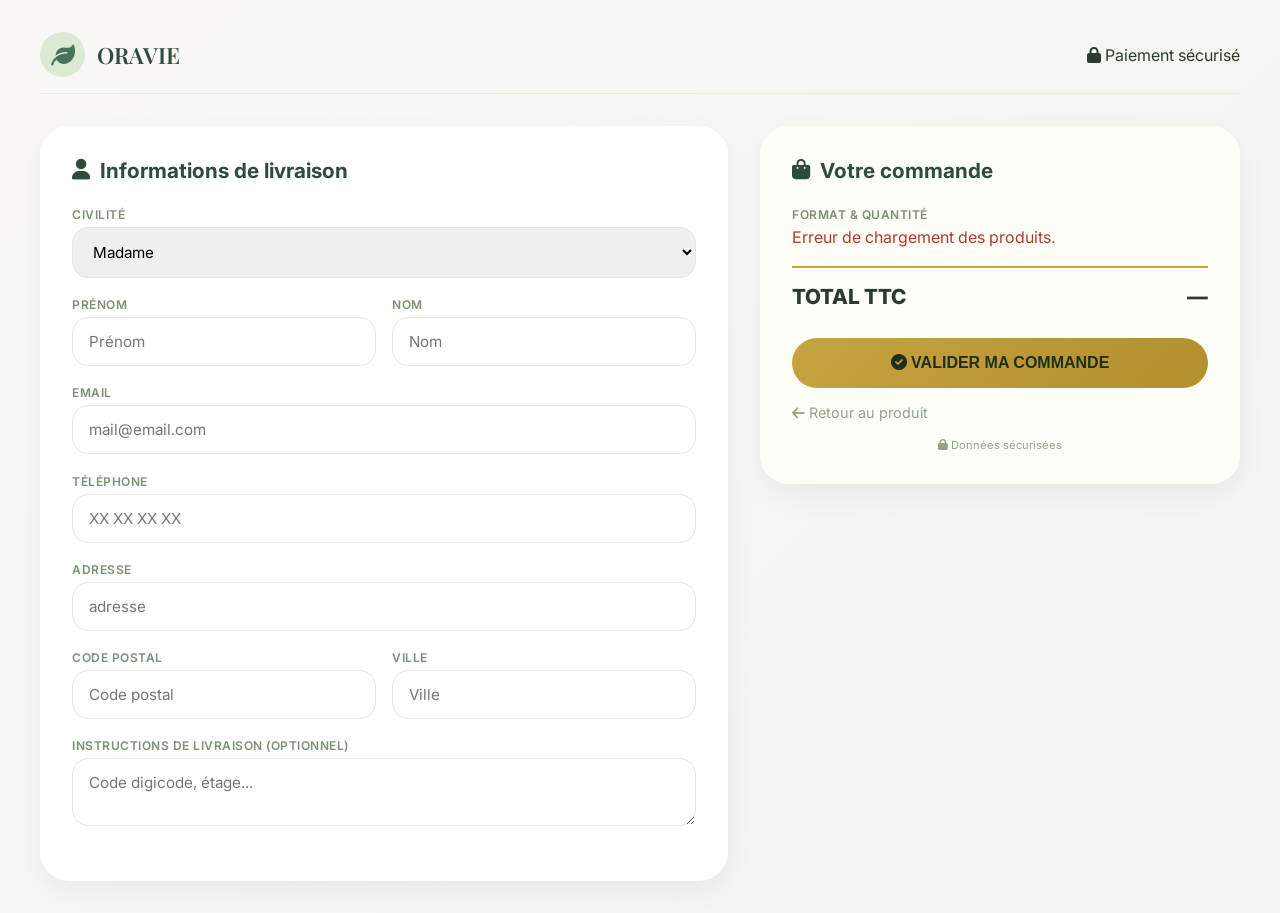
==== commande.html @ d743920e "chore: ajouter tous les fichiers du projet" ====
<!DOCTYPE html>
<html lang="fr">
<head>
  <meta charset="UTF-8">
  <meta name="viewport" content="width=device-width, initial-scale=1.0">
  <title>ORAVIE | Finaliser ma commande</title>
  <link rel="preconnect" href="https://fonts.googleapis.com">
  <link rel="preconnect" href="https://fonts.gstatic.com" crossorigin>
  <link href="https://fonts.googleapis.com/css2?family=Inter:opsz,wght@14..32,300;400;500;600;700;800&family=Playfair+Display:wght@400;500;600;700&display=swap" rel="stylesheet">
  <link rel="stylesheet" href="https://cdnjs.cloudflare.com/ajax/libs/font-awesome/6.0.0-beta3/css/all.min.css">
  <style>
    * {
      margin: 0;
      padding: 0;
      box-sizing: border-box;
    }

    body {
      background: linear-gradient(135deg, #F9F8F6 0%, #F2F4EF 100%);
      font-family: 'Inter', sans-serif;
      color: #2C3A2F;
      min-height: 100vh;
      padding: 2rem 1.5rem;
    }

    @keyframes fadeInUp {
      from { opacity: 0; transform: translateY(30px); }
      to { opacity: 1; transform: translateY(0); }
    }

    .container {
      max-width: 1200px;
      margin: 0 auto;
    }

    /* Header */
    .header {
      display: flex;
      justify-content: space-between;
      align-items: center;
      flex-wrap: wrap;
      margin-bottom: 2rem;
      padding-bottom: 1rem;
      border-bottom: 1px solid #E9EDE4;
    }

    .logo {
      display: flex;
      align-items: center;
      gap: 12px;
      text-decoration: none;
      color: inherit;
    }

    .logo-icon {
      background: #DCE9D4;
      width: 45px;
      height: 45px;
      border-radius: 60%;
      display: flex;
      align-items: center;
      justify-content: center;
      font-size: 1.5rem;
      color: #4A735C;
    }

    .logo-text {
      font-family: 'Playfair Display', serif;
      font-size: 1.4rem;
      font-weight: 600;
      color: #2F4B3C;
    }

    /* Layout 2 colonnes */
    .checkout-grid {
      display: flex;
      flex-wrap: wrap;
      gap: 2rem;
      animation: fadeInUp 0.6s ease-out;
    }

    .form-section {
      flex: 1.2;
      min-width: 280px;
      background: white;
      border-radius: 1.8rem;
      padding: 2rem;
      box-shadow: 0 10px 30px rgba(0,0,0,0.05);
    }

    .summary-section {
      flex: 0.8;
      min-width: 280px;
      background: #FEFEF9;
      border-radius: 1.8rem;
      padding: 2rem;
      box-shadow: 0 10px 30px rgba(0,0,0,0.05);
      height: fit-content;
      position: sticky;
      top: 2rem;
    }

    h2 {
      font-size: 1.3rem;
      margin-bottom: 1.5rem;
      display: flex;
      align-items: center;
      gap: 10px;
      color: #2F4B3C;
    }

    .form-group {
      margin-bottom: 1.2rem;
    }

    label {
      font-size: 0.75rem;
      font-weight: 600;
      text-transform: uppercase;
      letter-spacing: 0.5px;
      color: #7D8F76;
      display: block;
      margin-bottom: 5px;
    }

    input:not(.qty-val), select, textarea {
      width: 100%;
      padding: 14px 16px;
      border-radius: 1rem;
      border: 1.5px solid #E2E9DA;
      font-family: 'Inter', sans-serif;
      font-size: 0.95rem;
      transition: 0.2s;
    }

    input:not(.qty-val):focus, select:focus {
      outline: none;
      border-color: #C6A43F;
      box-shadow: 0 0 0 3px rgba(198,164,63,0.1);
    }

    .row-2 {
      display: flex;
      gap: 1rem;
    }
    .row-2 > div { flex: 1; }

    /* Résumé commande */
    .product-row {
      display: flex;
      gap: 1rem;
      margin-bottom: 1rem;
      padding-bottom: 1rem;
      border-bottom: 1px solid #ECF0E5;
    }

    .product-thumb {
      width: 60px;
      height: 60px;
      background: #EFF3EA;
      border-radius: 1rem;
      display: flex;
      align-items: center;
      justify-content: center;
    }

    .product-details {
      flex: 1;
    }

    .product-title {
      font-weight: 700;
    }

    .price-row {
      display: flex;
      justify-content: space-between;
      margin: 0.8rem 0;
    }

    .total {
      font-size: 1.3rem;
      font-weight: 800;
      border-top: 2px solid #C6A43F;
      padding-top: 1rem;
      margin-top: 0.5rem;
    }

    .btn-valider {
      width: 100%;
      background: linear-gradient(135deg, #C6A43F, #B38F2E);
      border: none;
      border-radius: 2rem;
      padding: 16px;
      font-weight: 800;
      font-size: 1rem;
      color: #1F2F1F;
      cursor: pointer;
      margin-top: 1rem;
      transition: all 0.3s;
    }

    .btn-valider:hover {
      transform: scale(1.01);
      background: #D4B04A;
    }

    .back-link {
      display: inline-block;
      margin-top: 1rem;
      color: #92A389;
      text-decoration: none;
      font-size: 0.9rem;
    }

    /* Sélection produit */
    .product-options { display: flex; flex-direction: column; gap: 0.8rem; margin-bottom: 1.2rem; }

    .product-option {
      display: flex;
      align-items: center;
      gap: 12px;
      padding: 14px 16px;
      border: 2px solid #E2E9DA;
      border-radius: 1rem;
      cursor: pointer;
      transition: 0.2s;
      position: relative;
    }
    .product-option:hover:not(.epuise) { border-color: #C6A43F; }
    .product-option.selected { border-color: #C6A43F; background: #FFFBF0; }
    .product-option.epuise { opacity: 0.45; cursor: not-allowed; background: #F5F5F5; }

    .product-option input[type=checkbox] { accent-color: #C6A43F; width: 18px; height: 18px; flex-shrink: 0; }

    .option-label { flex: 1; font-weight: 600; font-size: 0.95rem; }
    .option-desc  { font-size: 0.78rem; color: #92A389; font-weight: 400; }
    .option-prix  { font-weight: 800; color: #2F4B3C; white-space: nowrap; }

    /* Quantité par produit dans l'option */
    .option-qty { display: none; align-items: center; gap: 0; border: 1.5px solid #E2E9DA; border-radius: 0.8rem; overflow: hidden; margin-top: 8px; flex-shrink: 0; }
    .product-option.selected .option-qty { display: flex; }
    .oqty-btn { background: #F4F7F1; border: none; width: 30px; height: 30px; font-size: 1rem; cursor: pointer; color: #4A735C; font-weight: 700; }
    .oqty-btn:hover { background: #E2EDD9; }
    .oqty-val { width: 36px; text-align: center; font-weight: 700; font-size: 0.9rem; color: #3A8A4A; border: none; outline: none; background: transparent; padding: 0; }
    .oqty-val::-webkit-inner-spin-button, .oqty-val::-webkit-outer-spin-button { -webkit-appearance: none; }
    .oqty-val[type=number] { -moz-appearance: textfield; }

    .badge-epuise {
      position: absolute;
      right: 14px;
      top: 50%;
      transform: translateY(-50%);
      background: #E8E8E8;
      color: #999;
      font-size: 0.7rem;
      font-weight: 700;
      padding: 3px 8px;
      border-radius: 1rem;
      letter-spacing: 0.5px;
    }

    /* Quantité */
    .qty-row { display: flex; align-items: center; gap: 12px; margin-bottom: 1.2rem; }
    .qty-label { font-size: 0.75rem; font-weight: 600; text-transform: uppercase; letter-spacing: 0.5px; color: #7D8F76; white-space: nowrap; }
    .qty-ctrl { display: flex; align-items: center; gap: 0; border: 1.5px solid #E2E9DA; border-radius: 1rem; overflow: hidden; }
    .qty-btn { background: #F4F7F1; border: none; width: 38px; height: 38px; font-size: 1.1rem; cursor: pointer; color: #4A735C; font-weight: 700; transition: background 0.15s; }
    .qty-btn:hover { background: #E2EDD9; }
    .qty-val { width: 42px; text-align: center; font-weight: 700; font-size: 1rem; color: #3A8A4A; border: none; outline: none; background: transparent; padding: 0; }
    .qty-val::-webkit-inner-spin-button, .qty-val::-webkit-outer-spin-button { -webkit-appearance: none; margin: 0; }
    .qty-val[type=number] { -moz-appearance: textfield; }

    @media (max-width: 768px) {
      .summary-section { position: static; }
      .row-2 { flex-direction: column; }
      .product-option { flex-wrap: wrap; }
      .option-qty { width: 100%; }
    }
  </style>
</head>
<body>
<div class="container">
  <div class="header">
    <a href="index.html" class="logo">
      <div class="logo-icon"><i class="fas fa-leaf"></i></div>
      <div class="logo-text">ORAVIE</div>
    </a>
    <div><i class="fas fa-lock"></i> Paiement sécurisé</div>
  </div>

  <div class="checkout-grid">
    <!-- Formulaire coordonnées -->
    <div class="form-section">
      <h2><i class="fas fa-user"></i> Informations de livraison</h2>
      <form id="orderForm">
        <div class="form-group">
          <label>Civilité</label>
          <select name="civilite">
            <option>Madame</option>
            <option>Monsieur</option>
          </select>
        </div>
        <div class="row-2">
          <div class="form-group"><label>Prénom</label><input type="text" name="prenom" placeholder="Prénom" required></div>
          <div class="form-group"><label>Nom</label><input type="text" name="nom" placeholder="Nom" required></div>
        </div>
        <div class="form-group"><label>Email</label><input type="email" name="email" placeholder="mail@email.com" required></div>
        <div class="form-group"><label>Téléphone</label><input type="tel" name="telephone" placeholder="XX XX XX XX" required></div>
        <div class="form-group"><label>Adresse</label><input type="text" name="adresse" placeholder="adresse" required></div>
        <div class="row-2">
          <div class="form-group"><label>Code postal</label><input type="text" name="code_postal" placeholder="Code postal" required></div>
          <div class="form-group"><label>Ville</label><input type="text" name="ville" placeholder="Ville" required></div>
        </div>
        <div class="form-group"><label>Instructions de livraison (optionnel)</label><textarea rows="2" name="instructions" placeholder="Code digicode, étage..."></textarea></div>
      </form>
    </div>

    <!-- Résumé commande -->
    <div class="summary-section">
      <h2><i class="fas fa-shopping-bag"></i> Votre commande</h2>

      <!-- Sélection format -->
      <div class="form-group">
        <label>Format &amp; Quantité</label>
        <div class="product-options" id="productOptions">
          <div style="color:#92A389; font-size:0.85rem;"><i class="fas fa-spinner fa-spin"></i> Chargement...</div>
        </div>
      </div>

      <!-- Récap prix -->
      <div class="price-row total" style="margin-top:0.5rem;"><span>TOTAL TTC</span><span id="prixTotal">—</span></div>

      <div id="formMessage" style="display:none; padding:12px 16px; border-radius:1rem; margin-top:1rem; font-size:0.9rem; font-weight:600; text-align:center;"></div>
      <button class="btn-valider" id="submitBtn" type="button" disabled>
        <i class="fas fa-check-circle"></i> VALIDER MA COMMANDE
      </button>
      <a href="index.html" class="back-link"><i class="fas fa-arrow-left"></i> Retour au produit</a>
      <p style="font-size:0.7rem; text-align:center; margin-top:1rem; color:#92A389;">
        <i class="fas fa-lock"></i> Données sécurisées
      </p>
    </div>
  </div>
</div>

<script>
  // ── Chargement des produits ──────────────────────────────────────
  fetch('produits.php')
    .then(function(r) { return r.json(); })
    .then(function(data) {
      var container = document.getElementById('productOptions');
      container.innerHTML = '';

      if (!data.success || !data.produits.length) {
        container.innerHTML = '<p style="color:#B03A2E;">Aucun produit disponible.</p>';
        return;
      }

      data.produits.forEach(function(p) {
        var epuise = parseInt(p.stock) <= 0;
        var div = document.createElement('div');
        div.className = 'product-option' + (epuise ? ' epuise' : '');
        div.dataset.id   = p.id;
        div.dataset.prix = p.prix;
        div.dataset.stock = p.stock;

        div.innerHTML =
          '<input type="checkbox" id="prod' + p.id + '"' + (epuise ? ' disabled' : '') + '>' +
          '<label for="prod' + p.id + '" style="flex:1; cursor:' + (epuise ? 'not-allowed' : 'pointer') + '; pointer-events:none;">' +
          '  <div class="option-label">' + p.nom + '</div>' +
          '  <div class="option-desc">' + p.description + '</div>' +
          '</label>' +
          '<div class="option-qty">' +
          '  <button type="button" class="oqty-btn" data-action="minus" data-id="' + p.id + '">−</button>' +
          '  <input type="number" class="oqty-val" id="qty_' + p.id + '" value="1" min="1" max="10" readonly>' +
          '  <button type="button" class="oqty-btn" data-action="plus" data-id="' + p.id + '" data-stock="' + p.stock + '">+</button>' +
          '</div>' +
          '<span class="option-prix" id="pu_' + p.id + '">' + parseFloat(p.prix).toFixed(2) + ' DT</span>' +
          (epuise ? '<span class="badge-epuise">Épuisé</span>' : '');

        if (!epuise) {
          div.addEventListener('click', function(e) {
            if (e.target.closest('.option-qty')) return;
            var cb = div.querySelector('input[type=checkbox]');
            if (e.target !== cb) {
              cb.checked = !cb.checked;
            }
            div.classList.toggle('selected', cb.checked);
            updateTotal();
            document.getElementById('submitBtn').disabled = !document.querySelector('.product-option.selected');
          });
        }

        container.appendChild(div);
      });

      // Boutons quantité
      document.getElementById('productOptions').addEventListener('click', function(e) {
        var btn = e.target.closest('.oqty-btn');
        if (!btn) return;
        var id  = btn.dataset.id;
        var inp = document.getElementById('qty_' + id);
        var v   = parseInt(inp.value);
        if (btn.dataset.action === 'minus' && v > 1)  { inp.value = v - 1; }
        if (btn.dataset.action === 'plus'  && v < 10 && v < parseInt(btn.dataset.stock)) { inp.value = v + 1; }
        updateTotal();
      });
    })
    .catch(function() {
      document.getElementById('productOptions').innerHTML =
        '<p style="color:#B03A2E;">Erreur de chargement des produits.</p>';
    });

  function updateTotal() {
    var total = 0;
    document.querySelectorAll('.product-option.selected').forEach(function(div) {
      var prix = parseFloat(div.dataset.prix);
      var qte  = parseInt(document.getElementById('qty_' + div.dataset.id).value);
      total += prix * qte;
    });
    document.getElementById('prixTotal').textContent = total > 0 ? total.toFixed(2) + ' DT' : '—';
  }

  // ── Soumission ──────────────────────────────────────────────────
  document.getElementById('submitBtn').addEventListener('click', function () {
    var form   = document.getElementById('orderForm');
    var msgBox = document.getElementById('formMessage');
    var btn    = this;

    if (!form.checkValidity()) { form.reportValidity(); return; }

    var selections = [];
    document.querySelectorAll('.product-option.selected').forEach(function(div) {
      selections.push({
        produit_id: div.dataset.id,
        quantite:   document.getElementById('qty_' + div.dataset.id).value
      });
    });

    if (!selections.length) {
      alert('Veuillez sélectionner au moins un format.'); return;
    }

    btn.disabled = true;
    btn.innerHTML = '<i class="fas fa-spinner fa-spin"></i> Envoi en cours...';
    msgBox.style.display = 'none';

    var fd = new FormData(form);
    fd.append('produits', JSON.stringify(selections));

    fetch('commander.php', { method: 'POST', body: fd })
      .then(function(r) { return r.json(); })
      .then(function(data) {
        msgBox.style.display = 'block';
        if (data.success) {
          window.location.href = 'confirmation.html?id=' + encodeURIComponent(data.id) + '&total=' + encodeURIComponent(data.prix_total);
        } else {
          msgBox.style.background = '#FDF0F0';
          msgBox.style.color      = '#B03A2E';
          msgBox.style.border     = '1.5px solid #F1948A';
          msgBox.innerHTML = '&#9888; ' + data.message;
          btn.disabled = false;
        }
        btn.innerHTML = '<i class="fas fa-check-circle"></i> VALIDER MA COMMANDE';
      })
      .catch(function() {
        msgBox.style.display    = 'block';
        msgBox.style.background = '#FDF0F0';
        msgBox.style.color      = '#B03A2E';
        msgBox.style.border     = '1.5px solid #F1948A';
        msgBox.innerHTML        = '&#9888; Erreur réseau. Veuillez réessayer.';
        btn.innerHTML = '<i class="fas fa-check-circle"></i> VALIDER MA COMMANDE';
        btn.disabled  = false;
      });
  });
</script>
</body>
</html>
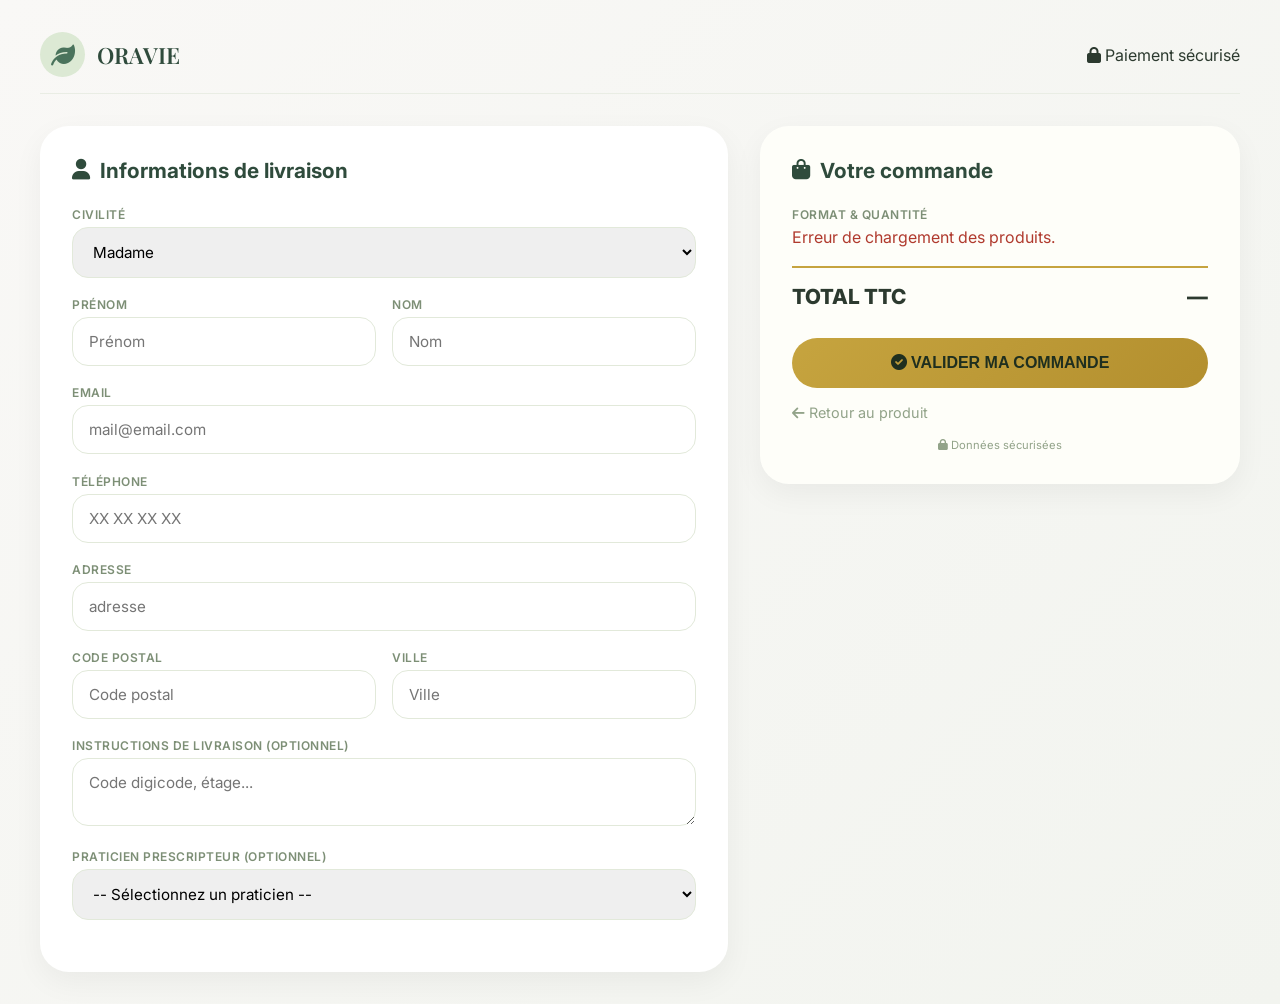
==== commit 5730f1cc: "feat: Praticiens, Stats Dashboard, and Weekly Report System - Add praticiens (practitioners) managem" ====
--- a/commande.html
+++ b/commande.html
@@ -312,6 +312,12 @@
           <div class="form-group"><label>Ville</label><input type="text" name="ville" placeholder="Ville" required></div>
         </div>
         <div class="form-group"><label>Instructions de livraison (optionnel)</label><textarea rows="2" name="instructions" placeholder="Code digicode, étage..."></textarea></div>
+        <div class="form-group">
+          <label>Praticien prescripteur (optionnel)</label>
+          <select name="praticien_id" id="praticienSelect">
+            <option value="">-- Sélectionnez un praticien --</option>
+          </select>
+        </div>
       </form>
     </div>
 
@@ -452,7 +458,7 @@
       .then(function(data) {
         msgBox.style.display = 'block';
         if (data.success) {
-          window.location.href = 'confirmation.html?id=' + encodeURIComponent(data.id) + '&total=' + encodeURIComponent(data.prix_total);
+          window.location.href = 'confirmation.php';
         } else {
           msgBox.style.background = '#FDF0F0';
           msgBox.style.color      = '#B03A2E';
@@ -472,6 +478,24 @@
         btn.disabled  = false;
       });
   });
+
+  // ── Chargement des praticiens ────────────────────────────────────
+  fetch('praticiens_api.php')
+    .then(function(r) { return r.json(); })
+    .then(function(data) {
+      var select = document.getElementById('praticienSelect');
+      if (data.success && data.praticiens.length > 0) {
+        data.praticiens.forEach(function(p) {
+          var option = document.createElement('option');
+          option.value = p.id;
+          option.textContent = p.prenom + ' ' + p.nom + (p.specialite ? ' (' + p.specialite + ')' : '');
+          select.appendChild(option);
+        });
+      }
+    })
+    .catch(function(e) {
+      // Silencieux si erreur
+    });
 </script>
 </body>
 </html>
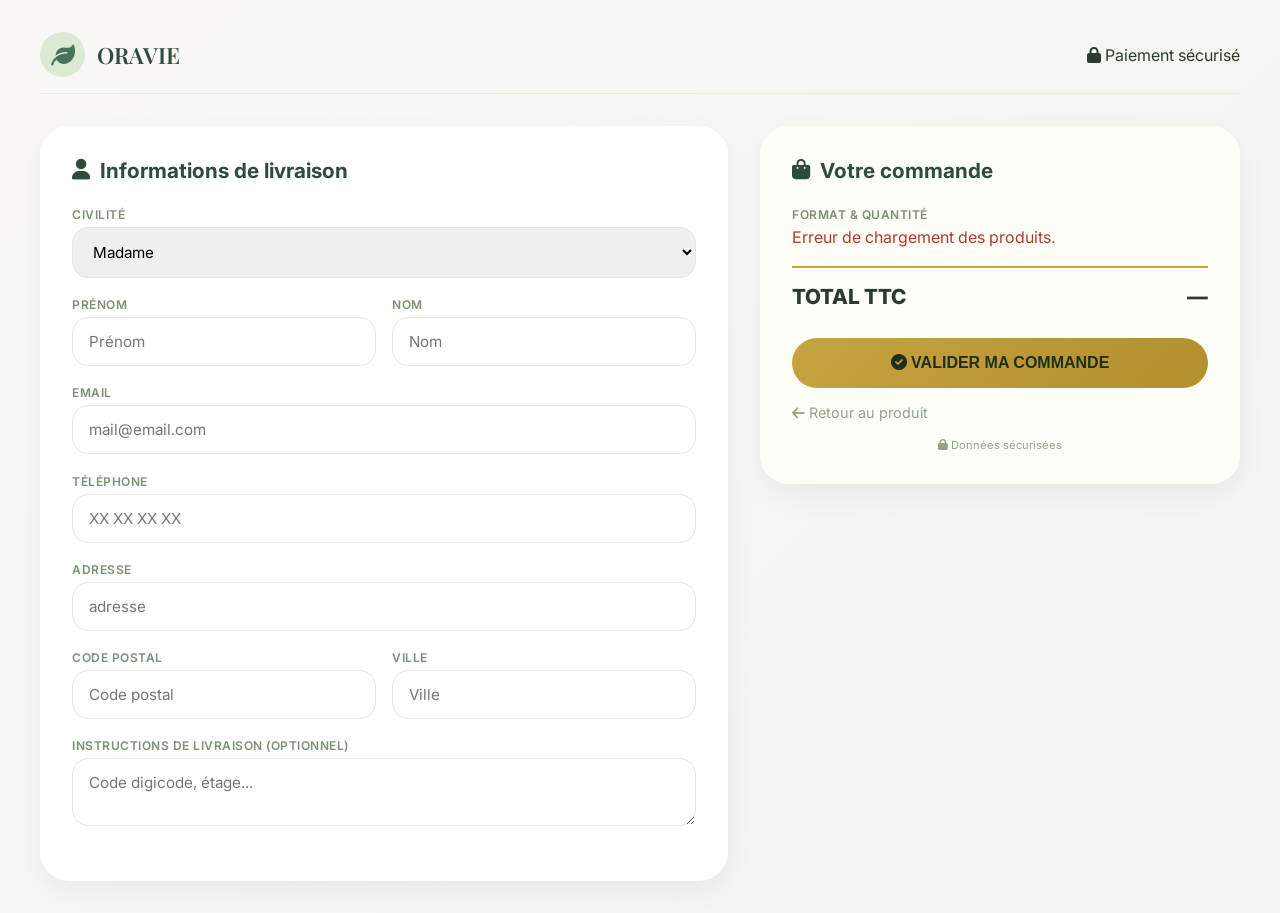
==== commit 354de9e6: "Suppression praticien prescripteur du formulaire + Ajout sprays livrés dans stats top praticiens" ====
--- a/commande.html
+++ b/commande.html
@@ -271,10 +271,167 @@
     .qty-val[type=number] { -moz-appearance: textfield; }
 
     @media (max-width: 768px) {
-      .summary-section { position: static; }
-      .row-2 { flex-direction: column; }
-      .product-option { flex-wrap: wrap; }
-      .option-qty { width: 100%; }
+      body { padding: 1rem 0.75rem; }
+      .container { max-width: 100%; }
+      
+      .header { 
+        flex-direction: column;
+        gap: 1rem;
+        margin-bottom: 1.5rem;
+        padding-bottom: 1rem;
+      }
+      .logo-text { font-size: 1.2rem; }
+      
+      .checkout-grid { 
+        flex-direction: column;
+        gap: 1.5rem;
+      }
+      .form-section { 
+        flex: 1 !important;
+        min-width: 100%;
+        padding: 1.5rem;
+        border-radius: 1.2rem;
+      }
+      .summary-section { 
+        flex: 1 !important;
+        min-width: 100%;
+        padding: 1.5rem;
+        position: static !important;
+        height: auto !important;
+        top: auto !important;
+      }
+      
+      h2 { font-size: 1.1rem; margin-bottom: 1rem; }
+      
+      .form-group { margin-bottom: 1rem; }
+      label { font-size: 0.7rem; margin-bottom: 0.4rem; }
+      input:not(.qty-val), select, textarea { 
+        padding: 12px 14px; 
+        font-size: 0.9rem;
+        border-radius: 0.8rem;
+      }
+      
+      .row-2 { flex-direction: column; gap: 0.75rem; }
+      .row-2 > div { flex: 1; }
+      
+      .product-option { 
+        padding: 12px 14px;
+        flex-wrap: wrap;
+        gap: 0.75rem;
+      }
+      .option-qty { 
+        width: 100%;
+        margin-top: 8px;
+      }
+      
+      .qty-row { 
+        flex-direction: column;
+        gap: 0.75rem;
+        margin-bottom: 1rem;
+      }
+      .qty-ctrl { 
+        align-self: flex-start;
+      }
+      
+      .price-row { font-size: 1.1rem; }
+      .total { font-size: 1.2rem; }
+      
+      .btn-valider { 
+        padding: 14px;
+        font-size: 0.95rem;
+        width: 100%;
+      }
+      .back-link { 
+        font-size: 0.85rem;
+        margin-top: 0.75rem;
+      }
+      
+      .product-details { flex: 1; min-width: 0; }
+      .product-thumb { width: 50px; height: 50px; }
+    }
+
+    @media (max-width: 480px) {
+      body { padding: 0.75rem 0.5rem; }
+      
+      .header { 
+        flex-direction: column;
+        gap: 0.75rem;
+        margin-bottom: 1rem;
+      }
+      .logo-text { font-size: 1rem; }
+      .logo-icon { width: 38px; height: 38px; font-size: 1.2rem; }
+      
+      .form-section { 
+        padding: 1rem;
+        border-radius: 1rem;
+      }
+      .summary-section { 
+        padding: 1rem;
+        border-radius: 1rem;
+      }
+      
+      h2 { 
+        font-size: 1rem;
+        margin-bottom: 0.8rem;
+      }
+      
+      .form-group { margin-bottom: 0.8rem; }
+      label { font-size: 0.65rem; margin-bottom: 0.3rem; }
+      input:not(.qty-val), select, textarea { 
+        padding: 10px 12px; 
+        font-size: 0.85rem;
+        border-radius: 0.7rem;
+      }
+      
+      .product-option { 
+        padding: 10px 12px;
+        font-size: 0.85rem;
+      }
+      .option-label { font-size: 0.85rem; }
+      .option-desc { font-size: 0.7rem; }
+      .option-prix { font-size: 0.9rem; }
+      
+      .qty-ctrl { 
+        border-radius: 0.7rem;
+      }
+      .qty-btn { 
+        width: 32px; 
+        height: 32px;
+        font-size: 0.9rem;
+      }
+      .qty-val { 
+        width: 36px;
+        font-size: 0.85rem;
+      }
+      
+      .price-row { 
+        margin: 0.6rem 0;
+        font-size: 0.95rem;
+      }
+      .total { 
+        font-size: 1.1rem;
+        padding-top: 0.8rem;
+        margin-top: 0.4rem;
+      }
+      
+      .btn-valider { 
+        padding: 12px;
+        font-size: 0.85rem;
+        margin-top: 0.75rem;
+      }
+      
+      .product-thumb { 
+        width: 45px; 
+        height: 45px;
+        border-radius: 0.8rem;
+      }
+      .product-row { 
+        gap: 0.75rem;
+        margin-bottom: 0.75rem;
+        padding-bottom: 0.75rem;
+      }
+      
+      .product-title { font-size: 0.85rem; }
     }
   </style>
 </head>
@@ -312,12 +469,6 @@
           <div class="form-group"><label>Ville</label><input type="text" name="ville" placeholder="Ville" required></div>
         </div>
         <div class="form-group"><label>Instructions de livraison (optionnel)</label><textarea rows="2" name="instructions" placeholder="Code digicode, étage..."></textarea></div>
-        <div class="form-group">
-          <label>Praticien prescripteur (optionnel)</label>
-          <select name="praticien_id" id="praticienSelect">
-            <option value="">-- Sélectionnez un praticien --</option>
-          </select>
-        </div>
       </form>
     </div>
 
